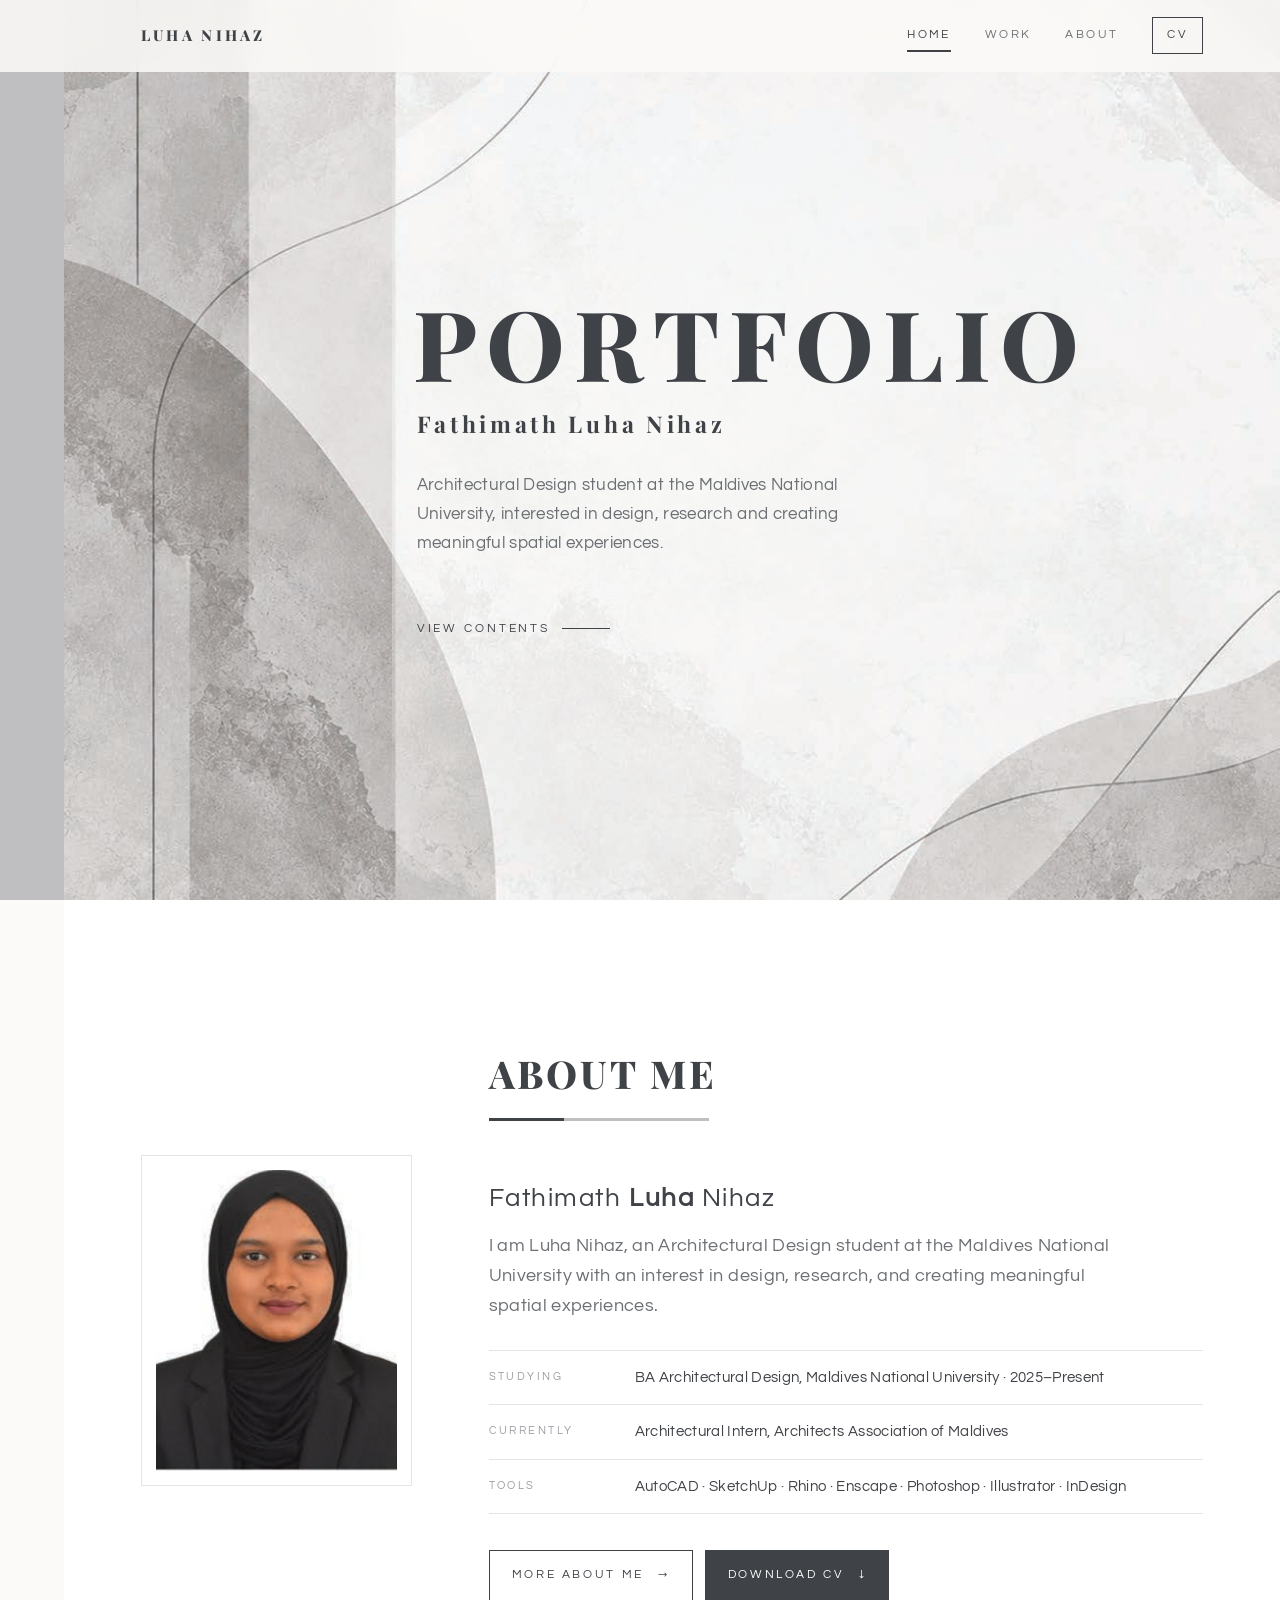
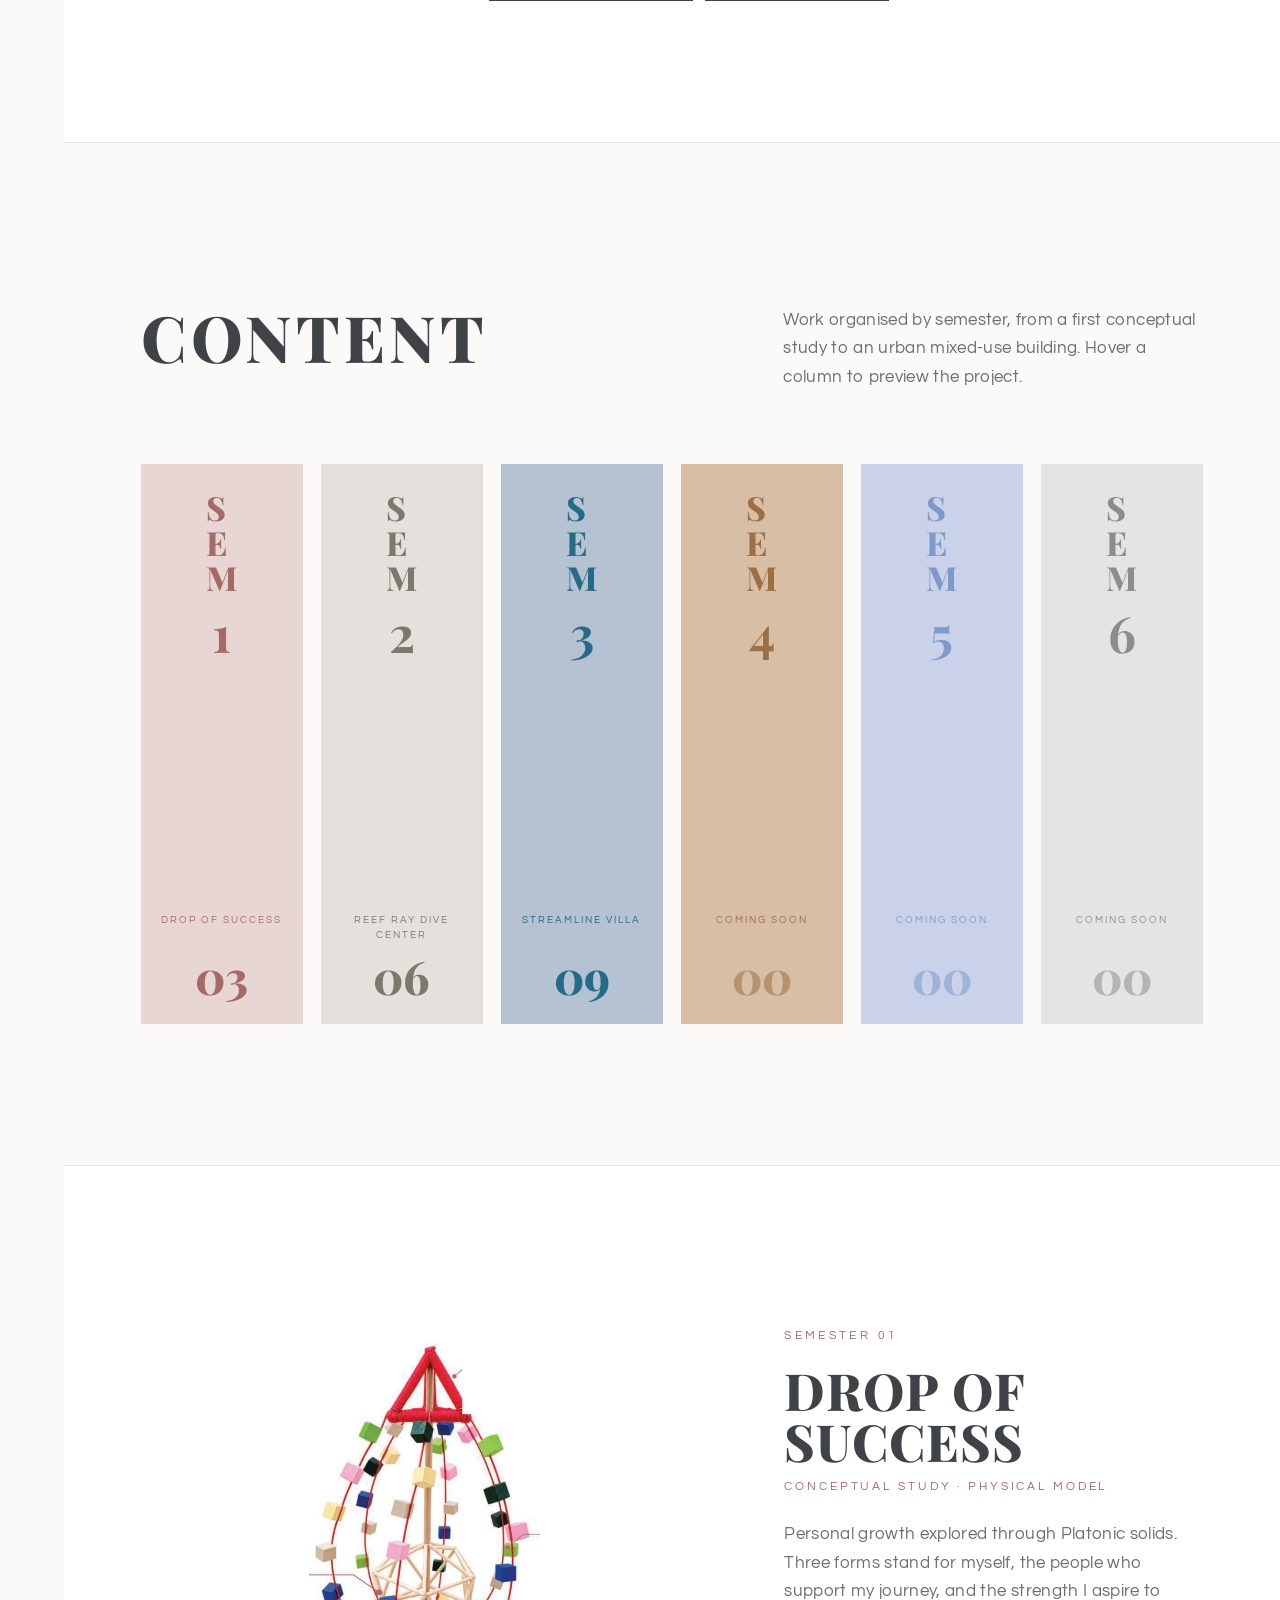
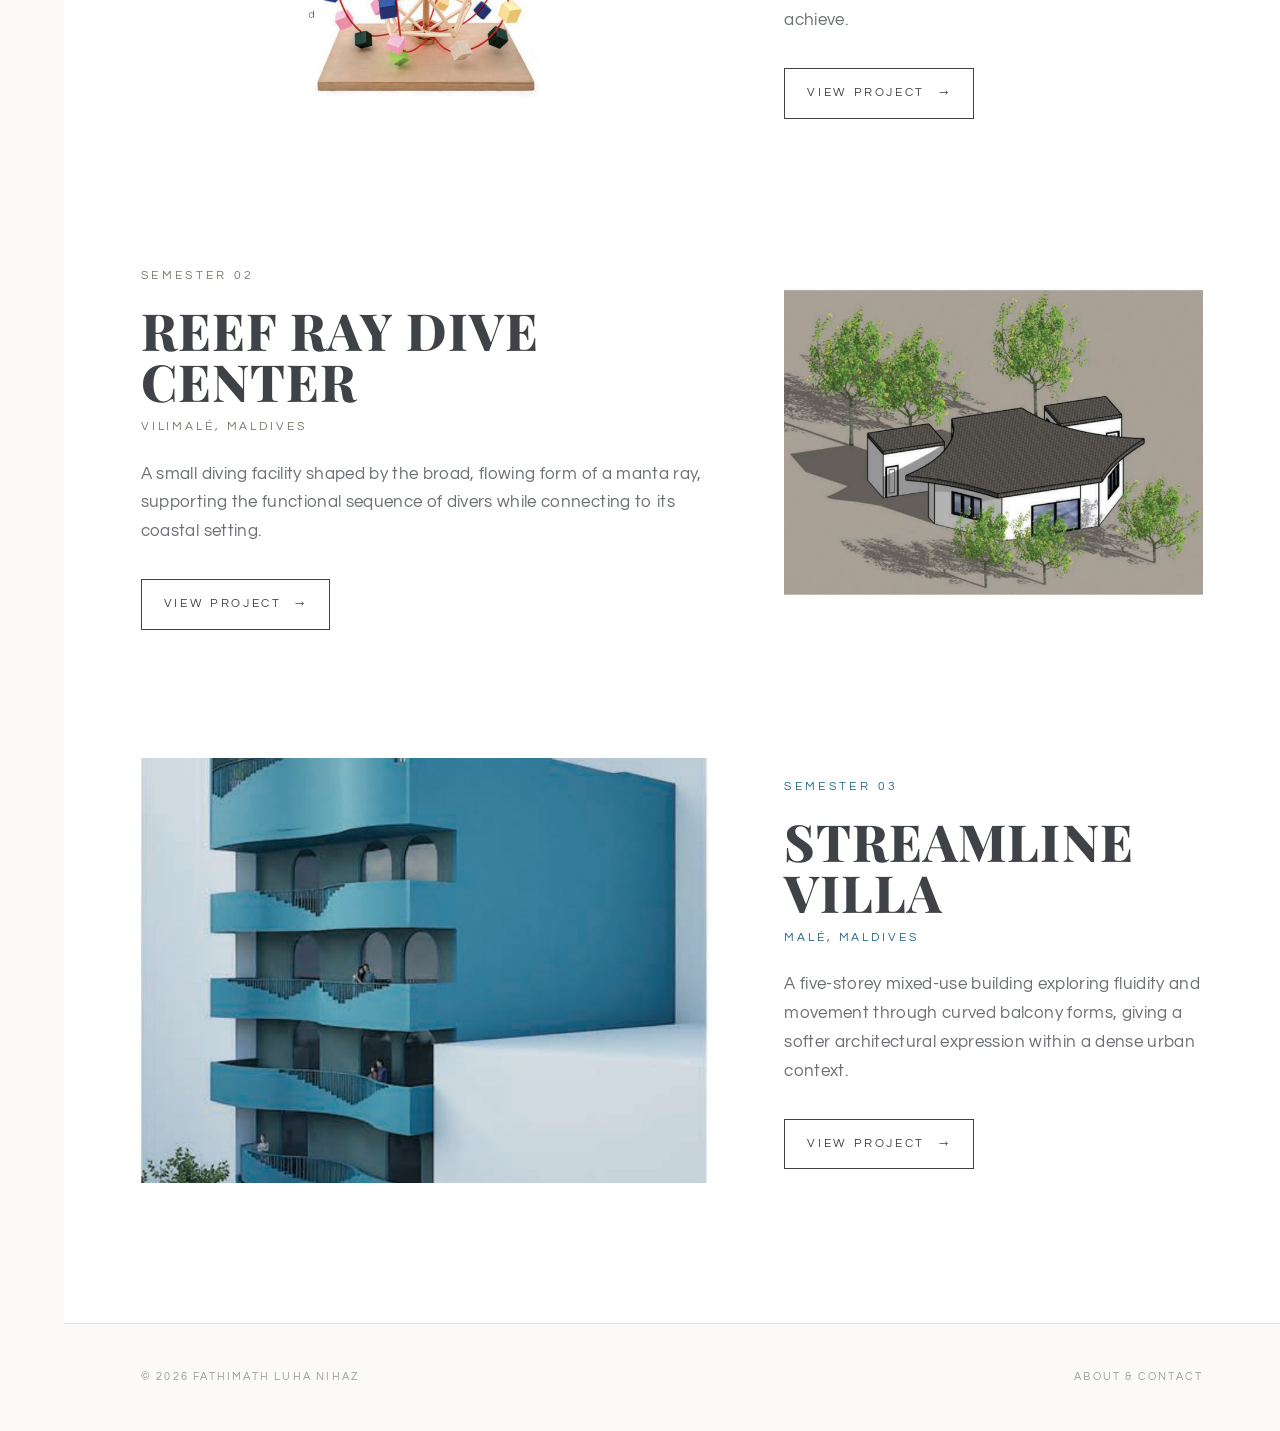
==== index.html @ b9994cde "Portfolio website: home, about, CV and semester 1-3 project pages Unified vanilla HTML/CSS/JS site b" ====
<!doctype html>
<html lang="en">
<head>
<meta charset="utf-8">
<meta name="viewport" content="width=device-width, initial-scale=1">
<title>Luha Nihaz — Architectural Design Portfolio</title>
<meta name="description" content="Architectural design portfolio of Fathimath Luha Nihaz, Architectural Design student at the Maldives National University.">
<link rel="icon" href="assets/favicon.svg" type="image/svg+xml">
<link rel="preconnect" href="https://fonts.googleapis.com">
<link rel="preconnect" href="https://fonts.gstatic.com" crossorigin>
<link href="https://fonts.googleapis.com/css2?family=Playfair+Display:ital,wght@0,400;0,700;0,800;1,400&family=Questrial&display=swap" rel="stylesheet">
<link rel="stylesheet" href="css/style.css">
</head>
<body>
<div class="rail" aria-hidden="true"></div>

<header class="site-header">
  <a class="brand" href="index.html">Luha <span>Nihaz</span></a>
  <button class="menu-btn" aria-label="Menu" aria-expanded="false"><span></span><span></span><span></span></button>
  <nav class="nav">
    <a href="index.html" class="active">Home</a>
    <a href="index.html#work">Work</a>
    <a href="about.html">About</a>
    <a href="cv.html" class="cv-link">CV</a>
  </nav>
</header>

<main>
  <section class="cover">
    <div class="wrap">
      <div class="reveal">
        <h1>PORTFOLIO</h1>
        <p class="name">Fathimath Luha Nihaz</p>
        <p class="role">Architectural Design student at the Maldives National University, interested in design, research and creating meaningful spatial experiences.</p>
        <a class="scroll-cue" href="#contents">View contents</a>
      </div>
    </div>
  </section>

  <section class="section tint" id="about">
    <div class="wrap home-about">
      <div class="portrait reveal"><img src="assets/img/about/portrait.jpg" alt="Portrait of Fathimath Luha Nihaz" loading="lazy"></div>
      <div class="reveal">
        <div class="sec-label"><h2>About me</h2></div>
        <p class="fullname">Fathimath <b>Luha</b> Nihaz</p>
        <p class="bio">I am Luha Nihaz, an Architectural Design student at the Maldives National University with an interest in design, research, and creating meaningful spatial experiences.</p>
        <dl class="facts">
          <div><dt>Studying</dt><dd>BA Architectural Design, Maldives National University · 2025–Present</dd></div>
          <div><dt>Currently</dt><dd>Architectural Intern, Architects Association of Maldives</dd></div>
          <div><dt>Tools</dt><dd>AutoCAD · SketchUp · Rhino · Enscape · Photoshop · Illustrator · InDesign</dd></div>
        </dl>
        <div class="btn-row">
          <a class="btn" href="about.html">More about me <span class="arr">→</span></a>
          <a class="btn solid" href="assets/cv/Luha-Nihaz-CV.pdf" download>Download CV <span class="arr">↓</span></a>
        </div>
      </div>
    </div>
  </section>

  <section class="section" id="contents">
    <div class="wrap">
      <div class="contents-head reveal">
        <h2>Content</h2>
        <p>Work organised by semester, from a first conceptual study to an urban mixed-use building. Hover a column to preview the project.</p>
      </div>

      <div class="sems">
        <a class="sem-col reveal" data-sem="1" href="projects/drop-of-success.html" data-img="assets/img/sem1/model.jpg">
          <span class="img" aria-hidden="true"></span>
          <span class="letters">S<br>E<br>M<b>1</b></span>
          <span class="foot"><span class="title">Drop of Success</span><span class="pg">03</span></span>
        </a>
        <a class="sem-col reveal" data-sem="2" href="projects/reef-ray-dive-center.html" data-img="assets/img/sem2/render-main.jpg">
          <span class="img" aria-hidden="true"></span>
          <span class="letters">S<br>E<br>M<b>2</b></span>
          <span class="foot"><span class="title">Reef Ray Dive Center</span><span class="pg">06</span></span>
        </a>
        <a class="sem-col reveal" data-sem="3" href="projects/streamline-villa.html" data-img="assets/img/sem3/render-1.jpg">
          <span class="img" aria-hidden="true"></span>
          <span class="letters">S<br>E<br>M<b>3</b></span>
          <span class="foot"><span class="title">Streamline Villa</span><span class="pg">09</span></span>
        </a>
        <a class="sem-col soon reveal" data-sem="4" href="projects/semester-4.html">
          <span class="letters">S<br>E<br>M<b>4</b></span>
          <span class="foot"><span class="title">Coming soon</span><span class="pg">00</span></span>
        </a>
        <a class="sem-col soon reveal" data-sem="5" href="projects/semester-5.html">
          <span class="letters">S<br>E<br>M<b>5</b></span>
          <span class="foot"><span class="title">Coming soon</span><span class="pg">00</span></span>
        </a>
        <a class="sem-col soon reveal" data-sem="6" href="projects/semester-6.html">
          <span class="letters">S<br>E<br>M<b>6</b></span>
          <span class="foot"><span class="title">Coming soon</span><span class="pg">00</span></span>
        </a>
      </div>
    </div>
  </section>

  <section class="section tint" id="work">
    <div class="wrap">
      <article class="feature" data-sem="1">
        <a class="feature-media contain reveal" href="projects/drop-of-success.html"><img src="assets/img/sem1/model.jpg" alt="Drop of Success physical model" loading="lazy"></a>
        <div class="reveal">
          <span class="kicker">Semester 01</span>
          <h3>Drop of Success</h3>
          <p class="loc">Conceptual study · Physical model</p>
          <p>Personal growth explored through Platonic solids. Three forms stand for myself, the people who support my journey, and the strength I aspire to achieve.</p>
          <a class="btn" href="projects/drop-of-success.html">View project <span class="arr">→</span></a>
        </div>
      </article>

      <article class="feature" data-sem="2">
        <a class="feature-media reveal" href="projects/reef-ray-dive-center.html"><img src="assets/img/sem2/render-main.jpg" alt="Reef Ray Dive Center render" loading="lazy"></a>
        <div class="reveal">
          <span class="kicker">Semester 02</span>
          <h3>Reef Ray Dive Center</h3>
          <p class="loc">Vilimalé, Maldives</p>
          <p>A small diving facility shaped by the broad, flowing form of a manta ray, supporting the functional sequence of divers while connecting to its coastal setting.</p>
          <a class="btn" href="projects/reef-ray-dive-center.html">View project <span class="arr">→</span></a>
        </div>
      </article>

      <article class="feature" data-sem="3">
        <a class="feature-media reveal" href="projects/streamline-villa.html"><img src="assets/img/sem3/render-2.jpg" alt="Streamline Villa render" loading="lazy" style="object-position:center 30%"></a>
        <div class="reveal">
          <span class="kicker">Semester 03</span>
          <h3>Streamline Villa</h3>
          <p class="loc">Malé, Maldives</p>
          <p>A five-storey mixed-use building exploring fluidity and movement through curved balcony forms, giving a softer architectural expression within a dense urban context.</p>
          <a class="btn" href="projects/streamline-villa.html">View project <span class="arr">→</span></a>
        </div>
      </article>
    </div>
  </section>
</main>

<footer class="site-footer">
  <span>© <span data-year>2026</span> Fathimath Luha Nihaz</span>
  <a href="about.html">About &amp; contact</a>
</footer>

<script src="js/main.js"></script>
</body>
</html>
---- css/style.css ----
/* ==========================================================
   Luha Nihaz — Architectural Design Portfolio
   One stylesheet for every page. Each page sets data-sem on
   <body> to pick its semester colour, mirroring the PDF.
   ========================================================== */

:root {
  --ink: #3f4247;
  --ink-soft: #6c6f74;
  --muted: #9a9ca0;
  --paper: #fbfaf8;
  --white: #ffffff;
  --grey: #bfbfc2;
  --line: #e6e4e0;

  /* semester palette (from the contents page) */
  --s1: #a66a66; --s1-wash: #e8d6d4;
  --s2: #7c786e; --s2-wash: #e4e1dc;
  --s3: #266a88; --s3-wash: #b4c2d1;
  --s4: #9c6f45; --s4-wash: #d8bea5;
  --s5: #7f9ac9; --s5-wash: #c9d2e8;
  --s6: #8a8d90; --s6-wash: #e4e4e4;

  --accent: var(--ink);
  --wash: var(--grey);

  --display: "Playfair Display", Georgia, serif;
  --sans: "Questrial", "Century Gothic", "Helvetica Neue", Arial, sans-serif;

  --gutter: clamp(20px, 6vw, 96px);
  --rail: clamp(0px, 5vw, 72px);
  --max: 1280px;
}

body[data-sem="1"] { --accent: var(--s1); --wash: var(--s1-wash); }
body[data-sem="2"] { --accent: var(--s2); --wash: var(--s2-wash); }
body[data-sem="3"] { --accent: var(--s3); --wash: var(--s3-wash); }
body[data-sem="4"] { --accent: var(--s4); --wash: var(--s4-wash); }
body[data-sem="5"] { --accent: var(--s5); --wash: var(--s5-wash); }
body[data-sem="6"] { --accent: var(--s6); --wash: var(--s6-wash); }

*, *::before, *::after { box-sizing: border-box; }
html { scroll-behavior: smooth; -webkit-text-size-adjust: 100%; }
body {
  margin: 0;
  background: var(--paper);
  color: var(--ink);
  font-family: var(--sans);
  font-size: 17px;
  line-height: 1.7;
  letter-spacing: .02em;
  overflow-x: hidden;
}
img { max-width: 100%; display: block; }
a { color: inherit; text-decoration: none; }
h1, h2, h3 { font-family: var(--display); font-weight: 800; color: var(--ink); margin: 0; letter-spacing: .02em; }
p { margin: 0 0 1em; color: var(--ink-soft); }

/* The coloured side rail — the PDF's page-edge band */
.rail {
  position: fixed; top: 0; bottom: 0; left: 0;
  width: var(--rail);
  background: var(--wash);
  z-index: 1;
}

/* ---------- header ---------- */
.site-header {
  position: fixed; top: 0; left: 0; right: 0; z-index: 50;
  height: 72px;
  padding: 0 var(--gutter) 0 calc(var(--rail) + var(--gutter));
  display: flex; align-items: center; justify-content: space-between;
  background: rgba(251, 250, 248, .88);
  backdrop-filter: blur(14px);
  -webkit-backdrop-filter: blur(14px);
  border-bottom: 1px solid transparent;
  transition: border-color .3s;
}
.site-header.scrolled { border-color: var(--line); }
.brand { font-family: var(--display); font-weight: 800; font-size: 15px; letter-spacing: .22em; text-transform: uppercase; }
.brand span { color: var(--accent); }
.nav { display: flex; gap: 34px; align-items: center; }
.nav a {
  font-size: 12px; letter-spacing: .2em; text-transform: uppercase;
  color: var(--ink-soft); position: relative; padding: 6px 0;
}
.nav a::after {
  content: ""; position: absolute; left: 0; bottom: 0; height: 2px; width: 100%;
  background: var(--accent); transform: scaleX(0); transform-origin: left; transition: transform .35s ease;
}
.nav a:hover, .nav a.active { color: var(--ink); }
.nav a:hover::after, .nav a.active::after { transform: scaleX(1); }

.menu-btn {
  display: none; background: none; border: 0; padding: 10px; margin-right: -10px; cursor: pointer;
}
.menu-btn span { display: block; width: 24px; height: 2px; background: var(--ink); margin: 5px 0; transition: .3s; }
.menu-open .menu-btn span:nth-child(1) { transform: translateY(7px) rotate(45deg); }
.menu-open .menu-btn span:nth-child(2) { opacity: 0; }
.menu-open .menu-btn span:nth-child(3) { transform: translateY(-7px) rotate(-45deg); }

/* ---------- layout ---------- */
main { position: relative; z-index: 2; padding-left: var(--rail); }
.wrap { max-width: var(--max); margin: 0 auto; padding: 0 var(--gutter); }
.section { padding: clamp(80px, 11vw, 150px) 0; }
.section + .section { border-top: 1px solid var(--line); }
.section.tint { background: var(--white); }

.kicker {
  font-size: 12px; letter-spacing: .28em; text-transform: uppercase; color: var(--accent); font-weight: 400;
}

/* PDF style heading: large word + smaller word beneath */
.title-stack h2 { font-size: clamp(40px, 5.6vw, 76px); line-height: .95; color: var(--accent); text-transform: uppercase; }
.title-stack h2 small { display: block; font-size: .5em; letter-spacing: .08em; margin-top: 6px; }
.title-stack .sub {
  margin-top: 22px; font-size: 13px; letter-spacing: .24em; text-transform: uppercase; color: var(--accent); font-weight: 700;
}

.head-grid { display: grid; grid-template-columns: 1fr 1.25fr; gap: clamp(32px, 7vw, 110px); align-items: end; margin-bottom: clamp(48px, 7vw, 90px); }
.head-grid p { max-width: 560px; }

/* numbered sub-heading "01 INSPIRATION" */
.step-title { display: flex; align-items: baseline; gap: 14px; margin: 0 0 28px; }
.step-title b { font-family: var(--display); font-weight: 800; font-size: clamp(34px, 4vw, 52px); color: var(--accent); line-height: 1; }
.step-title span { font-size: 13px; letter-spacing: .24em; text-transform: uppercase; color: var(--accent); font-weight: 700; }
.block + .block { margin-top: clamp(64px, 9vw, 120px); }

/* ---------- figures ---------- */
figure { margin: 0; }
figcaption { margin-top: 14px; font-size: 11px; letter-spacing: .2em; text-transform: uppercase; color: var(--muted); }
.frame { background: var(--white); padding: clamp(14px, 3vw, 40px); border: 1px solid var(--line); }
.zoomable { cursor: zoom-in; }
.zoomable img { transition: transform .9s cubic-bezier(.2, .7, .2, 1); }
.zoomable:hover img { transform: scale(1.02); }
.clip { overflow: hidden; }

.grid-2 { display: grid; grid-template-columns: 1fr 1fr; gap: clamp(16px, 2.4vw, 32px); }
.grid-3 { display: grid; grid-template-columns: repeat(3, 1fr); gap: clamp(16px, 2.4vw, 32px); }
.grid-4 { display: grid; grid-template-columns: repeat(4, 1fr); gap: clamp(16px, 2.4vw, 32px); }
.split { display: grid; grid-template-columns: 1fr 1fr; gap: clamp(32px, 6vw, 96px); align-items: center; }
.split.wide-left { grid-template-columns: 1.35fr .65fr; }
.split.wide-right { grid-template-columns: .65fr 1.35fr; }

.statement {
  font-family: var(--display); font-weight: 400; font-style: italic;
  font-size: clamp(24px, 2.8vw, 38px); line-height: 1.35; color: var(--ink); letter-spacing: 0;
}
.statement::before { content: ""; display: block; width: 56px; height: 3px; background: var(--accent); margin-bottom: 26px; }

/* meaning cards (form → element → meaning) */
.cards { display: grid; grid-template-columns: repeat(3, 1fr); gap: 1px; background: var(--line); border: 1px solid var(--line); }
.card { background: var(--white); padding: clamp(24px, 3vw, 40px); }
.card .kicker { display: block; margin-bottom: 14px; }
.card h3 { font-size: 26px; margin-bottom: 8px; }
.card .pair { font-size: 13px; letter-spacing: .16em; text-transform: uppercase; color: var(--ink); margin-bottom: 14px; }
.card .pair i { font-style: normal; color: var(--accent); padding: 0 6px; }
.card p { margin: 0; font-size: 15px; }

/* process steps */
.steps { display: grid; grid-template-columns: repeat(4, 1fr); gap: clamp(16px, 2.4vw, 32px); counter-reset: step; }
.steps figure { background: var(--white); border: 1px solid var(--line); padding: 20px 20px 24px; display: flex; flex-direction: column; }
.steps figure img { aspect-ratio: 1; object-fit: contain; width: 100%; mix-blend-mode: multiply; }
.steps .n { font-family: var(--display); font-weight: 800; color: var(--accent); font-size: 26px; line-height: 1; }
.steps h3 { font-family: var(--sans); font-weight: 700; font-size: 12px; letter-spacing: .22em; text-transform: uppercase; color: var(--accent); margin: 8px 0 16px; }
.steps p { font-size: 14px; margin: 16px 0 0; }

.tags { display: flex; flex-wrap: wrap; gap: 8px; margin-top: 26px; }
.tag { border: 1px solid var(--line); background: var(--white); padding: 8px 12px; font-size: 11px; letter-spacing: .16em; text-transform: uppercase; color: var(--ink-soft); }

/* ---------- project hero ---------- */
.p-hero { min-height: 100vh; display: flex; align-items: center; padding: 120px 0 70px; }
.p-hero .wrap { width: 100%; display: grid; grid-template-columns: .9fr 1.1fr; gap: clamp(32px, 6vw, 96px); align-items: center; }
.p-hero .sem {
  font-family: var(--display); font-weight: 800; text-transform: uppercase;
  font-size: clamp(15px, 1.4vw, 19px); letter-spacing: .34em; color: var(--accent);
}
.p-hero h1 { font-size: clamp(50px, 7.4vw, 112px); line-height: .92; margin: 22px 0 18px; text-transform: uppercase; color: var(--ink); }
.p-hero .loc { font-size: 13px; letter-spacing: .26em; text-transform: uppercase; color: var(--accent); margin-bottom: 30px; }
.p-hero .lead { font-size: clamp(17px, 1.4vw, 20px); max-width: 520px; }
.p-hero .media { height: min(74vh, 720px); background: var(--wash); overflow: hidden; }
.p-hero .media img { width: 100%; height: 100%; object-fit: cover; }
.p-hero .media.contain { background: var(--white); border: 1px solid var(--line); }
.p-hero .media.contain img { object-fit: contain; padding: 4%; }
.scroll-cue {
  display: inline-flex; align-items: center; gap: 12px; margin-top: 36px;
  font-size: 12px; letter-spacing: .24em; text-transform: uppercase; color: var(--ink);
}
.scroll-cue::after { content: ""; width: 48px; height: 1px; background: var(--accent); transition: width .35s; }
.scroll-cue:hover::after { width: 80px; }

/* final gallery */
.gallery { display: grid; grid-template-columns: 1.2fr .8fr; gap: clamp(12px, 2vw, 24px); }
.gallery .main { grid-row: span 2; }
.gallery figure { overflow: hidden; background: var(--wash); }
.gallery img { width: 100%; height: 100%; object-fit: cover; }

/* project pager */
.pager { display: grid; grid-template-columns: 1fr 1fr; border-top: 1px solid var(--line); background: var(--white); }
.pager a { padding: clamp(36px, 5vw, 64px) var(--gutter); display: block; transition: background .3s; }
.pager a + a { border-left: 1px solid var(--line); text-align: right; }
.pager a:hover { background: var(--paper); }
.pager small { display: block; font-size: 11px; letter-spacing: .24em; text-transform: uppercase; color: var(--muted); margin-bottom: 10px; }
.pager strong { font-family: var(--display); font-size: clamp(22px, 2.6vw, 34px); text-transform: uppercase; }

/* ---------- home ---------- */
.cover {
  position: relative; min-height: 100vh; display: flex; align-items: center;
  background: #eeeeec url("../assets/img/cover-texture.jpg") center / cover no-repeat;
  padding: 120px 0 80px;
  overflow: hidden;
}
.cover .wrap { width: 100%; max-width: none; padding-left: 29%; }
.cover::before {
  content: ""; position: absolute; inset: 0 0 0 27%;
  background: radial-gradient(ellipse at 30% 50%, rgba(250,250,248,.75), rgba(250,250,248,0) 65%);
}
.cover .reveal { position: relative; }
.cover h1 {
  font-size: clamp(48px, 7.6vw, 124px); line-height: .9; letter-spacing: .1em; color: var(--ink);
  margin-left: -.04em;
}
.cover .name { font-family: var(--display); font-weight: 700; font-size: clamp(16px, 1.8vw, 24px); letter-spacing: .16em; margin: 18px 0 0; color: var(--ink); }
.cover .role { margin-top: 28px; max-width: 460px; font-size: 17px; color: var(--ink-soft); }
.cover .scroll-cue { margin-top: 44px; }

.contents-head { display: flex; justify-content: space-between; align-items: end; gap: 24px; margin-bottom: clamp(40px, 6vw, 72px); flex-wrap: wrap; }
.contents-head h2 { font-size: clamp(38px, 5vw, 64px); text-transform: uppercase; letter-spacing: .06em; }
.contents-head p { max-width: 420px; margin: 0; }

/* the contents-page semester columns */
.sems { display: grid; grid-template-columns: repeat(6, 1fr); gap: clamp(8px, 1.4vw, 18px); }
.sem-col {
  --c: var(--ink); --w: var(--grey);
  position: relative; display: flex; flex-direction: column; justify-content: space-between;
  min-height: clamp(360px, 44vw, 560px);
  padding: clamp(16px, 2vw, 26px) clamp(12px, 1.6vw, 22px);
  background: var(--w); color: var(--c);
  overflow: hidden; isolation: isolate;
  transition: transform .5s cubic-bezier(.2, .7, .2, 1), box-shadow .5s;
}
.sem-col[data-sem="1"] { --c: var(--s1); --w: var(--s1-wash); }
.sem-col[data-sem="2"] { --c: var(--s2); --w: var(--s2-wash); }
.sem-col[data-sem="3"] { --c: var(--s3); --w: var(--s3-wash); }
.sem-col[data-sem="4"] { --c: var(--s4); --w: var(--s4-wash); }
.sem-col[data-sem="5"] { --c: var(--s5); --w: var(--s5-wash); }
.sem-col[data-sem="6"] { --c: var(--s6); --w: var(--s6-wash); }
.sem-col .img {
  position: absolute; inset: 0; z-index: -1; opacity: 0;
  background-size: cover; background-position: center; transition: opacity .6s ease, transform 1.2s ease; transform: scale(1.06);
}
.sem-col .img::after { content: ""; position: absolute; inset: 0; background: linear-gradient(to top, rgba(0,0,0,.55), rgba(0,0,0,.05) 55%); }
.sem-col .letters { font-family: var(--display); font-weight: 800; font-size: clamp(22px, 2.6vw, 36px); line-height: 1.05; display: flex; flex-direction: column; align-items: center; }
.sem-col .letters b { font-size: 1.5em; margin-top: .25em; }
.sem-col .foot { text-align: center; }
.sem-col .title { display: block; font-size: 10px; letter-spacing: .2em; text-transform: uppercase; line-height: 1.5; min-height: 3em; transition: color .4s; }
.sem-col .pg { display: block; font-family: var(--display); font-weight: 800; font-size: clamp(28px, 3.6vw, 52px); line-height: 1; margin-top: 10px; }
.sem-col:hover { transform: translateY(-10px); box-shadow: 0 24px 40px -24px rgba(0,0,0,.35); }
.sem-col:hover .img { opacity: 1; transform: scale(1); }
.sem-col:hover { color: #fff; }
.sem-col.soon .img { display: none; }
.sem-col.soon:hover { color: var(--c); }
.sem-col.soon .pg { opacity: .55; }

/* featured project rows */
.feature { display: grid; grid-template-columns: 1.15fr .85fr; gap: clamp(32px, 6vw, 96px); align-items: center; }
.feature + .feature { margin-top: clamp(80px, 10vw, 140px); }
.feature:nth-child(even) .feature-media { order: 2; }
.feature-media { display: block; aspect-ratio: 4 / 3; overflow: hidden; background: var(--wash); }
.feature-media img { width: 100%; height: 100%; object-fit: cover; transition: transform 1.1s cubic-bezier(.2, .7, .2, 1); }
.feature-media.contain img { object-fit: contain; padding: 6%; background: var(--white); }
.feature-media:hover img { transform: scale(1.04); }
.feature h3 { font-size: clamp(34px, 4vw, 56px); line-height: 1; text-transform: uppercase; margin: 16px 0 10px; }
.feature .loc { font-size: 12px; letter-spacing: .24em; text-transform: uppercase; color: var(--accent); margin-bottom: 22px; }
.feature[data-sem="1"] { --accent: var(--s1); --wash: var(--s1-wash); }
.feature[data-sem="2"] { --accent: var(--s2); --wash: var(--s2-wash); }
.feature[data-sem="3"] { --accent: var(--s3); --wash: var(--s3-wash); }

.btn {
  display: inline-flex; align-items: center; gap: 14px; margin-top: 16px;
  padding: 14px 22px; border: 1px solid var(--ink); font-size: 12px; letter-spacing: .22em; text-transform: uppercase;
  transition: background .3s, color .3s, border-color .3s;
}
.btn:hover { background: var(--accent); border-color: var(--accent); color: #fff; }
.btn .arr { transition: transform .3s; }
.btn:hover .arr { transform: translateX(4px); }

.btn.solid { background: var(--ink); color: #fff; border-color: var(--ink); }
.btn.solid:hover { background: var(--accent); border-color: var(--accent); }
.btn-row { display: flex; flex-wrap: wrap; gap: 12px; margin-top: 12px; }

/* home: about me block */
.home-about { display: grid; grid-template-columns: .55fr 1.45fr; gap: clamp(32px, 6vw, 96px); align-items: center; }
.home-about .fullname { font-size: clamp(20px, 2vw, 26px); letter-spacing: .06em; color: var(--ink); margin: 0 0 10px; }
.home-about .bio { font-size: clamp(17px, 1.4vw, 20px); max-width: 640px; }
.facts { margin: 28px 0 20px; border-top: 1px solid var(--line); }
.facts div { display: grid; grid-template-columns: 130px 1fr; gap: 16px; padding: 14px 0; border-bottom: 1px solid var(--line); }
.facts dt { font-size: 11px; letter-spacing: .22em; text-transform: uppercase; color: var(--muted); padding-top: 3px; }
.facts dd { margin: 0; font-size: 15px; color: var(--ink); }

/* nav CV pill */
.nav a.cv-link { border: 1px solid var(--ink); padding: 7px 14px; color: var(--ink); }
.nav a.cv-link::after { display: none; }
.nav a.cv-link:hover, .nav a.cv-link.active { background: var(--ink); color: #fff; }

/* ---------- about ---------- */
.about-hero { padding: 150px 0 clamp(70px, 9vw, 120px); }
.about-hero .wrap { display: grid; grid-template-columns: .7fr 1.3fr; gap: clamp(32px, 6vw, 96px); align-items: center; }
.portrait { background: var(--white); border: 1px solid var(--line); padding: 14px; }
.portrait img { width: 100%; aspect-ratio: 4 / 5; object-fit: cover; object-position: top; }
.about-hero h1 { font-size: clamp(48px, 7vw, 100px); text-transform: uppercase; line-height: .95; letter-spacing: .06em; }
.about-hero .fullname { font-size: clamp(20px, 2vw, 28px); letter-spacing: .06em; color: var(--ink); margin: 26px 0 10px; }
.about-hero .fullname b { font-weight: 700; }
.about-hero .bio { font-size: clamp(17px, 1.5vw, 21px); max-width: 600px; }
.contact { display: flex; flex-wrap: wrap; gap: 10px 28px; margin-top: 28px; font-size: 14px; letter-spacing: .08em; }
.contact a { border-bottom: 1px solid var(--grey); padding-bottom: 2px; transition: border-color .3s; }
.contact a:hover { border-color: var(--ink); }

.sec-label { display: flex; flex-direction: column; margin-bottom: clamp(36px, 5vw, 56px); }
.sec-label h2 { font-size: clamp(28px, 3vw, 40px); text-transform: uppercase; letter-spacing: .08em; }
.sec-label::after { content: ""; width: 220px; height: 3px; margin-top: 12px; background: linear-gradient(90deg, var(--ink) 0 34%, var(--grey) 34% 100%); }

/* horizontal timeline, as on the about page */
.timeline { list-style: none; margin: 0; padding: 0; display: grid; grid-template-columns: repeat(4, 1fr); gap: 24px; position: relative; }
.timeline::before { content: ""; position: absolute; left: 0; right: 0; bottom: 38px; height: 1px; background: var(--line); }
.timeline li { display: flex; flex-direction: column; text-align: center; align-items: center; }
.timeline strong { font-size: 13px; letter-spacing: .16em; text-transform: uppercase; color: var(--ink); line-height: 1.45; }
.timeline em { font-style: normal; font-size: 11px; letter-spacing: .14em; text-transform: uppercase; color: var(--muted); margin-top: 6px; line-height: 1.5; flex: 1; }
.timeline .dot { width: 14px; height: 14px; border-radius: 50%; background: var(--ink); margin: 22px 0 10px; position: relative; z-index: 1; box-shadow: 0 0 0 6px var(--paper); transition: transform .3s, background .3s; }
.timeline li:hover .dot { transform: scale(1.3); background: var(--s3); }
.timeline time { font-size: 12px; letter-spacing: .14em; color: var(--ink-soft); }

.skills { display: grid; grid-template-columns: repeat(7, 1fr); gap: 1px; background: var(--line); border: 1px solid var(--line); }
.skill { background: var(--white); padding: 28px 12px 22px; text-align: center; transition: background .3s; }
.skill:hover { background: var(--paper); }
.skill .ico {
  width: 56px; height: 56px; margin: 0 auto 16px; display: grid; place-items: center;
  background: var(--ink); color: #fff; border-radius: 10px;
  font-family: var(--sans); font-weight: 700; font-size: 20px; letter-spacing: 0;
}
.skill span { font-size: 11px; letter-spacing: .2em; text-transform: uppercase; color: var(--ink-soft); }

/* ---------- coming soon ---------- */
.soon-hero { min-height: 100vh; display: flex; align-items: center; padding: 120px 0 80px; position: relative; overflow: hidden; }
.soon-hero .wrap { width: 100%; }
.soon-hero .big {
  position: absolute; right: -2vw; bottom: -6vw; z-index: -1;
  font-family: var(--display); font-weight: 800; font-size: clamp(260px, 42vw, 640px); line-height: 1;
  color: var(--wash); user-select: none;
}
.soon-hero h1 { font-size: clamp(48px, 8vw, 124px); text-transform: uppercase; line-height: .92; letter-spacing: .06em; color: var(--accent); margin: 18px 0 26px; }
.soon-hero p { max-width: 480px; font-size: 18px; }
.progress { margin-top: 40px; width: min(420px, 100%); }
.progress .bar { height: 3px; background: var(--wash); position: relative; overflow: hidden; }
.progress .bar::after { content: ""; position: absolute; inset: 0 auto 0 0; width: 35%; background: var(--accent); animation: slide 2.4s ease-in-out infinite; }
.progress small { display: block; margin-top: 12px; font-size: 11px; letter-spacing: .24em; text-transform: uppercase; color: var(--muted); }
@keyframes slide { 0% { transform: translateX(-100%); } 100% { transform: translateX(290%); } }

/* ---------- footer ---------- */
.site-footer {
  position: relative; z-index: 2; margin-left: var(--rail);
  padding: 44px var(--gutter);
  display: flex; justify-content: space-between; gap: 20px; flex-wrap: wrap;
  border-top: 1px solid var(--line); background: var(--paper);
  font-size: 11px; letter-spacing: .2em; text-transform: uppercase; color: var(--muted);
}
.site-footer a:hover { color: var(--ink); }

/* ---------- lightbox ---------- */
.lightbox {
  position: fixed; inset: 0; z-index: 100; display: grid; place-items: center; padding: 4vw;
  background: rgba(30, 31, 33, .92); opacity: 0; pointer-events: none; transition: opacity .3s; cursor: zoom-out;
}
.lightbox.open { opacity: 1; pointer-events: auto; }
.lightbox img { max-height: 90vh; max-width: 100%; object-fit: contain; background: #fff; box-shadow: 0 30px 80px rgba(0,0,0,.4); }
.lightbox button {
  position: absolute; top: 18px; right: 22px; background: none; border: 0; color: #fff; font-size: 34px; line-height: 1; cursor: pointer; padding: 8px;
}

/* ---------- reveal on scroll ---------- */
.js .reveal { opacity: 0; transform: translateY(28px); transition: opacity .9s ease, transform .9s cubic-bezier(.2, .7, .2, 1); }
.js .reveal.in { opacity: 1; transform: none; }
@media (prefers-reduced-motion: reduce) {
  html { scroll-behavior: auto; }
  .js .reveal { opacity: 1; transform: none; transition: none; }
  .progress .bar::after { animation: none; width: 35%; }
}

/* ---------- responsive ---------- */
@media (max-width: 1000px) {
  .sems { grid-template-columns: repeat(3, 1fr); }
  .sem-col { min-height: 300px; }
  .steps { grid-template-columns: 1fr 1fr; }
  .skills { grid-template-columns: repeat(4, 1fr); }
  .timeline { grid-template-columns: 1fr 1fr; row-gap: 40px; }
  .timeline::before { display: none; }
}

@media (max-width: 800px) {
  :root { --rail: 0px; }
  body { font-size: 16px; }
  .site-header { height: 64px; border-left: 6px solid var(--wash); }
  .menu-btn { display: block; }
  .nav {
    position: fixed; top: 64px; left: 0; right: 0; flex-direction: column; gap: 0; align-items: stretch;
    background: var(--paper); border-bottom: 1px solid var(--line);
    max-height: 0; overflow: hidden; transition: max-height .4s ease;
  }
  .nav a { padding: 18px var(--gutter); border-top: 1px solid var(--line); }
  .nav a::after { display: none; }
  .menu-open .nav { max-height: 80vh; }

  .p-hero, .soon-hero { min-height: auto; padding-top: 110px; }
  .cover { min-height: 88vh; background-position: 20% center; }
  .cover .wrap { padding-left: var(--gutter); }
  .cover::before { inset: 0; background: rgba(250,250,248,.55); }
  .p-hero .wrap, .about-hero .wrap, .head-grid, .split, .split.wide-left, .split.wide-right,
  .feature, .gallery, .grid-2, .grid-3, .cards { grid-template-columns: 1fr; }
  .p-hero .media { height: 56vh; }
  .feature:nth-child(even) .feature-media { order: 0; }
  .gallery .main { grid-row: auto; }
  .head-grid { align-items: start; }
  .about-hero { padding-top: 110px; }
  .home-about { grid-template-columns: 1fr; }
  .facts div { grid-template-columns: 1fr; gap: 4px; }
  .nav a.cv-link { border: 0; border-top: 1px solid var(--line); padding: 18px var(--gutter); }
  .portrait { max-width: 320px; }
  .pager { grid-template-columns: 1fr; }
  .pager a + a { border-left: 0; border-top: 1px solid var(--line); }
}

@media (max-width: 560px) {
  .sems { grid-template-columns: 1fr 1fr; }
  .steps, .grid-4 { grid-template-columns: 1fr 1fr; }
  .skills { grid-template-columns: repeat(2, 1fr); }
  .timeline { grid-template-columns: 1fr; }
  .cover h1 { letter-spacing: .06em; }
}
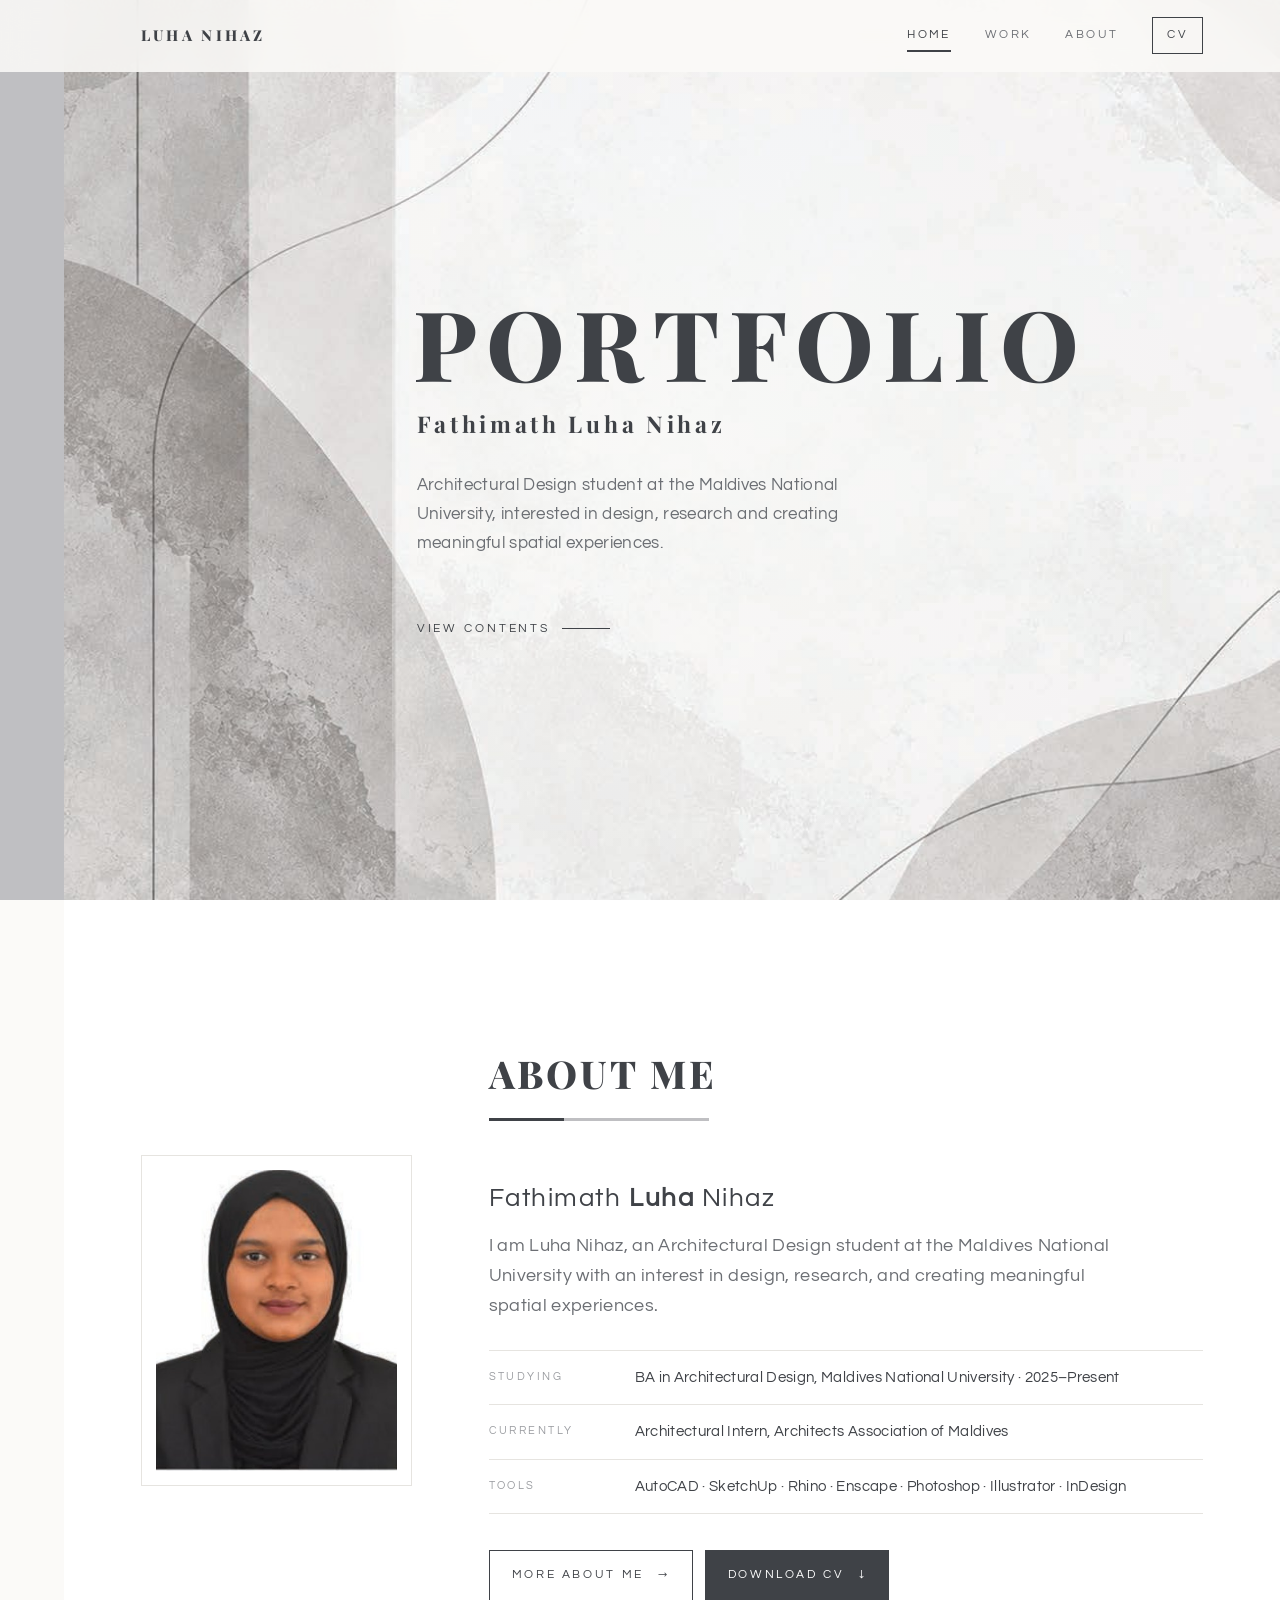
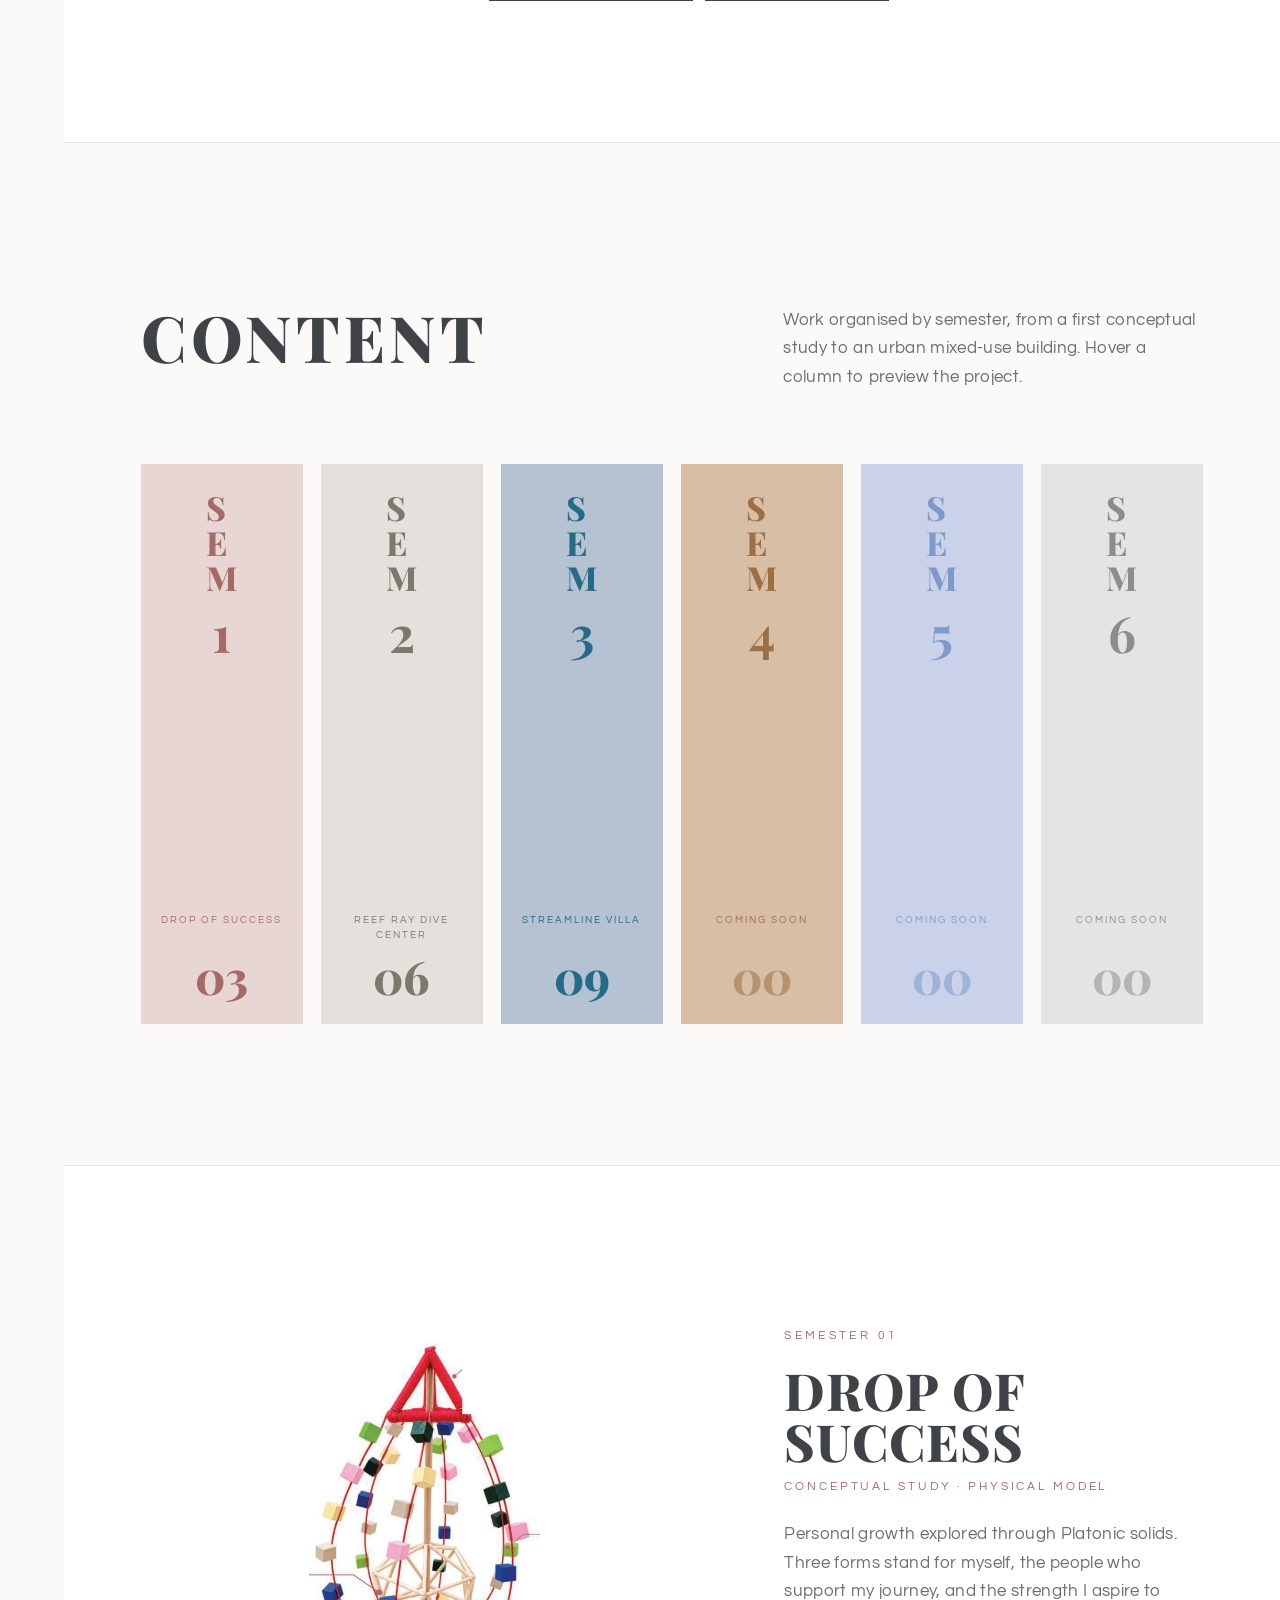
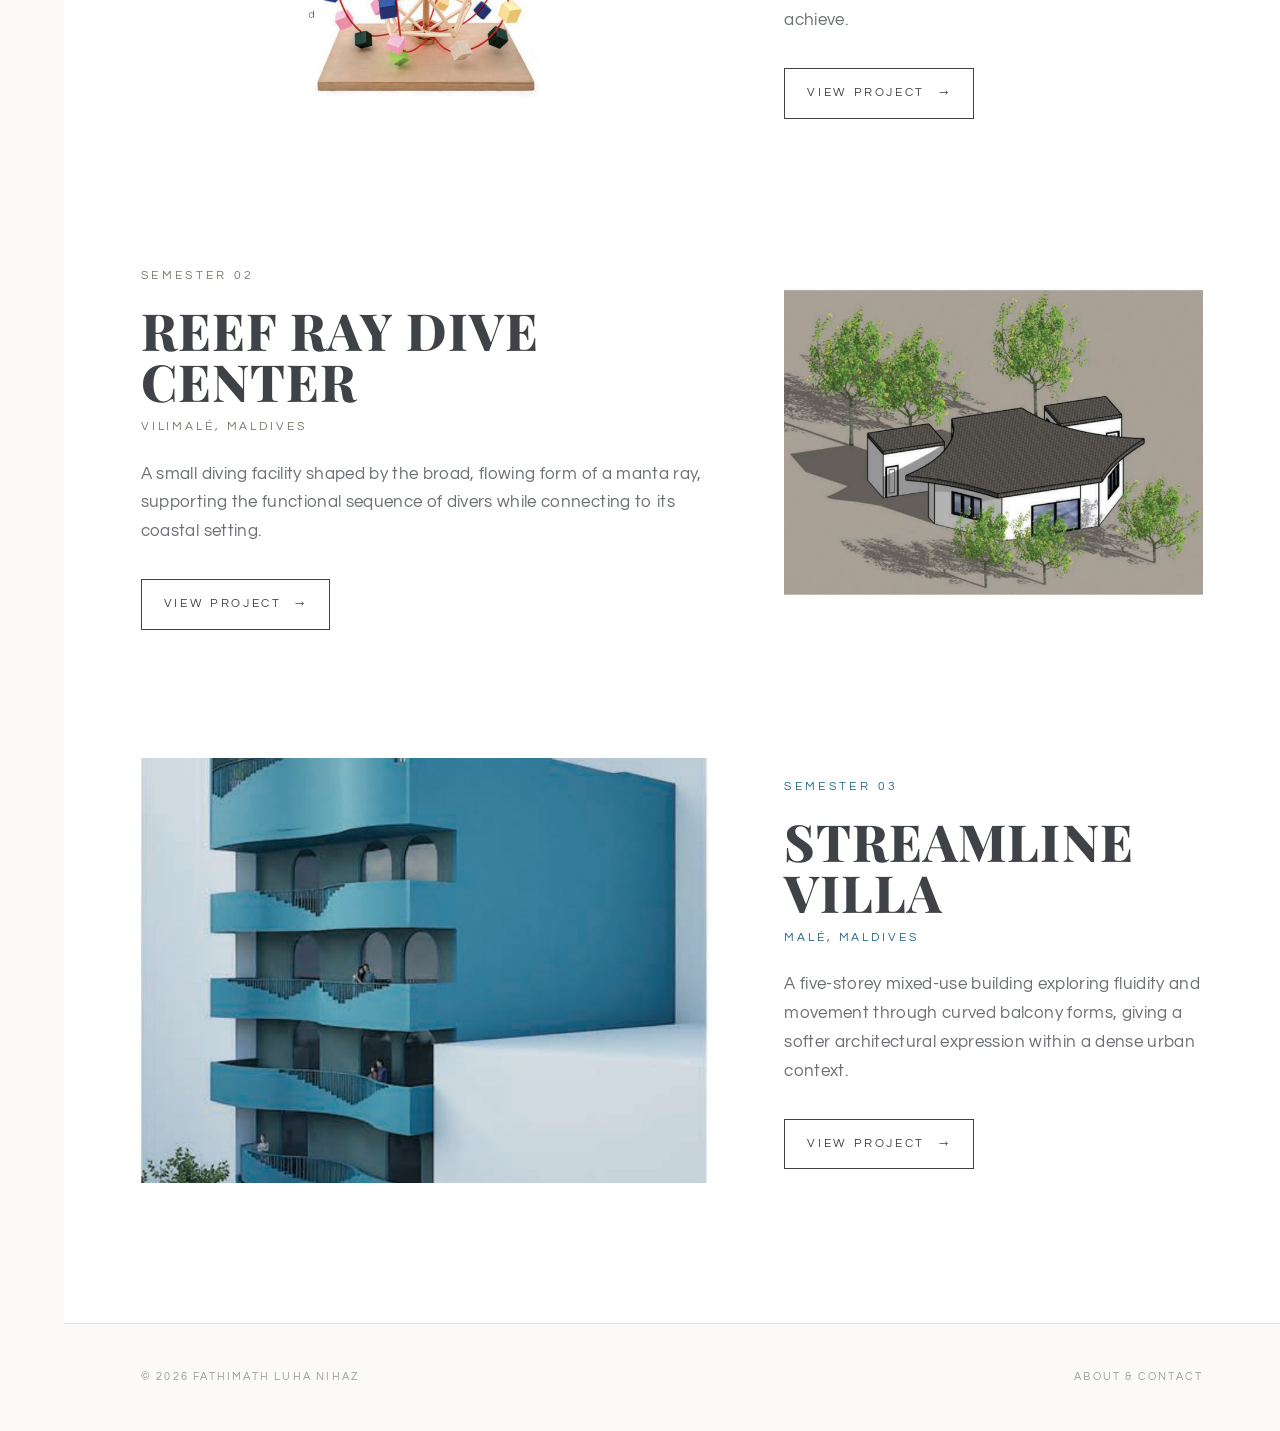
==== commit 37f3af55: "Generate pages from src/ with build.py; add serve.bat Header, nav and footer now live once in src/te" ====
--- a/index.html
+++ b/index.html
@@ -1,4 +1,5 @@
 <!doctype html>
+<!-- Generated by build.py from src/ — edit the files in src/, then run: python build.py -->
 <html lang="en">
 <head>
 <meta charset="utf-8">
@@ -45,7 +46,7 @@
         <p class="fullname">Fathimath <b>Luha</b> Nihaz</p>
         <p class="bio">I am Luha Nihaz, an Architectural Design student at the Maldives National University with an interest in design, research, and creating meaningful spatial experiences.</p>
         <dl class="facts">
-          <div><dt>Studying</dt><dd>BA Architectural Design, Maldives National University · 2025–Present</dd></div>
+          <div><dt>Studying</dt><dd>BA in Architectural Design, Maldives National University · 2025–Present</dd></div>
           <div><dt>Currently</dt><dd>Architectural Intern, Architects Association of Maldives</dd></div>
           <div><dt>Tools</dt><dd>AutoCAD · SketchUp · Rhino · Enscape · Photoshop · Illustrator · InDesign</dd></div>
         </dl>
--- a/css/style.css
+++ b/css/style.css
@@ -147,6 +147,13 @@
   font-size: clamp(24px, 2.8vw, 38px); line-height: 1.35; color: var(--ink); letter-spacing: 0;
 }
 .statement::before { content: ""; display: block; width: 56px; height: 3px; background: var(--accent); margin-bottom: 26px; }
+
+.statement.narrow { max-width: 860px; }
+.notes { margin-top: 22px; }
+.split-text .title-stack + p { margin-top: 28px; }
+.split-text .kicker + .statement { margin-top: 18px; }
+.split-text p + .statement { margin-top: 36px; }
+.soon-btn { margin-top: 40px; }
 
 /* meaning cards (form → element → meaning) */
 .cards { display: grid; grid-template-columns: repeat(3, 1fr); gap: 1px; background: var(--line); border: 1px solid var(--line); }
